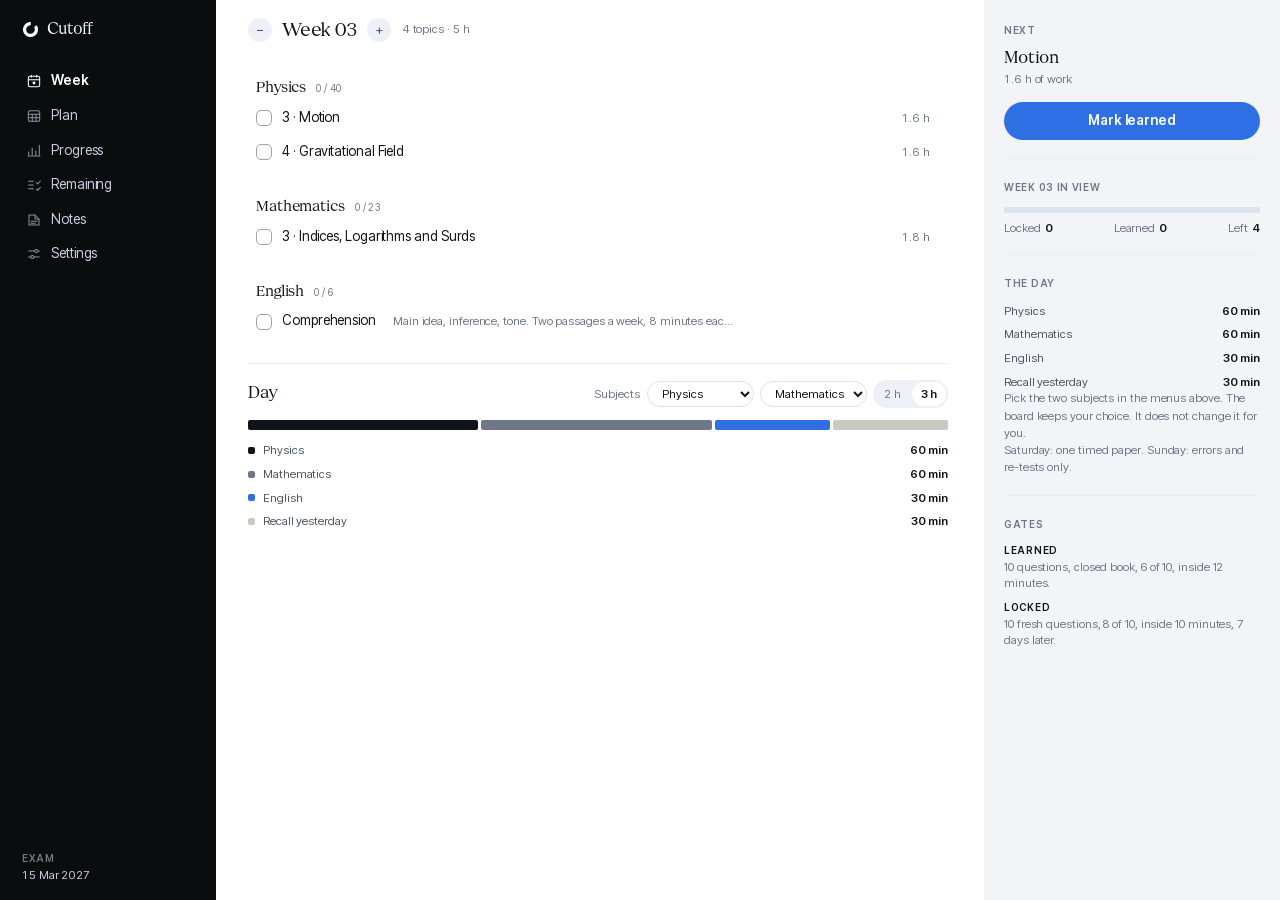
==== notes.html @ 9c86d670 "Add notes module: reader, section checks, cards, final test" ====
<!DOCTYPE html>
<html lang="en">
<head>
<meta charset="utf-8">
<meta name="viewport" content="width=device-width,initial-scale=1">
<title>Cutoff — notes</title>
<link rel="stylesheet" href="styles.css">
</head>
<body>
<div class="app">

  <aside class="side">
    <div class="brand"><svg class="mark" viewBox="0 0 16 16" aria-hidden="true"><circle cx="8" cy="8" r="5.6" fill="none" stroke="currentColor" stroke-width="3.1" stroke-dasharray="29.3 5.9" transform="rotate(-34 8 8)"/></svg><b>Cutoff</b></div>

    <nav class="nav" aria-label="Board sections">
      <a href="#week" data-screen="week">
        <svg viewBox="0 0 24 24" width="16" height="16" aria-hidden="true"><rect x="3.5" y="5" width="17" height="15.5" rx="2.5"/><path d="M3.5 10h17M8 3.5v3M16 3.5v3"/><circle cx="12" cy="15" r="2.2" fill="currentColor" stroke="none"/></svg>
        <span>Week</span></a>
      <a href="#plan" data-screen="plan">
        <svg viewBox="0 0 24 24" width="16" height="16" aria-hidden="true"><rect x="3.5" y="4" width="17" height="16" rx="2.5"/><path d="M3.5 9.4h17M3.5 14.6h17M9.4 9.4V20M15 9.4V20"/></svg>
        <span>Plan</span></a>
      <a href="#progress" data-screen="progress">
        <svg viewBox="0 0 24 24" width="16" height="16" aria-hidden="true"><path d="M4 19.5V15M9.3 19.5V9.5M14.7 19.5V13M20 19.5V5"/><path d="M3 21h18"/></svg>
        <span>Progress</span></a>
      <a href="#left" data-screen="left">
        <svg viewBox="0 0 24 24" width="16" height="16" aria-hidden="true"><path d="M4 6.5h7M4 12h7M4 17.5h7"/><path d="M15.5 8.5l2 2 4-4.5"/><path d="M15.5 18l2 2 4-4.5"/></svg>
        <span>Remaining</span></a>
      <a href="#settings" data-screen="settings">
        <svg viewBox="0 0 24 24" width="16" height="16" aria-hidden="true"><path d="M4 7.5h9M18.5 7.5H20M4 16.5h3M12.5 16.5H20"/><circle cx="15.5" cy="7.5" r="2.4"/><circle cx="9.5" cy="16.5" r="2.4"/></svg>
        <span>Settings</span></a>
    </nav>

    <div class="side-foot">
      <span class="lab">Exam</span>
      <span class="num">15 Mar 2027</span>
    </div>
  </aside>

  <main class="main" id="view" tabindex="-1"></main>

  <aside class="rail" id="rail"></aside>

</div>
<script src="plan.js"></script>
<script src="app.js"></script>
<script src="notes/data.js"></script>
<script src="notes/quiz.js"></script>
<script src="notes/boot.js"></script>
</body>
</html>
---- styles.css ----
/* Cutoff - UTME board.
   All tokens live here. No inline CSS anywhere in this project.
   Product surface: one sans for every role, fixed rem scale, no fluid typography. */

@font-face{
  font-family:"Geist Serif";
  src:url("fonts/GeistSerif.var.ttf") format("truetype-variations");
  font-weight:400;font-style:normal;font-display:swap;
}
@font-face{
  font-family:"Inter Tight";
  src:url("fonts/InterTight.var.woff2") format("woff2");
  font-weight:300 700;font-style:normal;font-display:swap;
}

:root{
  /* 60 percent: canvas and content */
  --ground:#FFFFFF;
  --card:#EDF1F7;
  --line:#DCE3ED;
  --line-2:#E8EDF4;
  /* 30 percent: structure. Navy sidebar, tinted rail */
  --side:#0B0C0E;
  --side-2:#F2F4F7;
  --side-ink:#C6D0E0;
  --side-ink-2:#8B99AE;
  /* ink */
  --ink:#0F141B;
  --ink-2:#4C5563;
  --ink-3:#6E7787;
  /* 10 percent: accent, actions only */
  --accent:#2F6FE4;
  --accent-ink:#FFFFFF;
  --accent-soft:#EAF1FD;
  /* families: serif for headings, sans for every other role */
  --display:"Geist Serif",Georgia,serif;
  --sans:"Inter Tight",-apple-system,"Helvetica Neue",Arial,sans-serif;
  /* radii */
  --r1:5px;
  --r2:8px;
  --r3:12px;
  --pill:999px;
  /* space */
  --s1:4px;--s2:8px;--s3:12px;--s4:16px;--s5:24px;--s6:32px;--s7:44px;--s8:64px;
  /* fixed type scale */
  --t-lab:10px;
  --t-meta:11.5px;
  --t-sec:12.5px;
  --t-body:13.5px;
  --t-sub:15px;
  --t-metric:22px;
  --t-head:17px;
  /* motion */
  --dur:.16s;
  --ease:cubic-bezier(.2,.8,.2,1);
}

*,*::before,*::after{box-sizing:border-box}
html,body{margin:0}
html{-webkit-font-smoothing:antialiased;text-rendering:optimizeLegibility}
body{
  font-family:var(--sans);
  font-size:var(--t-body);
  line-height:1.45;
  color:var(--ink);
  background:var(--ground);
  letter-spacing:-.006em;
}
button{font:inherit;color:inherit;letter-spacing:inherit}
a{color:inherit;text-decoration:none}
h1,h2,h3,p,ul{margin:0}
ul{list-style:none;padding:0}
:focus-visible{outline:2px solid var(--accent);outline-offset:2px}
::selection{background:var(--accent-soft);color:var(--accent-ink)}
.num{font-variant-numeric:tabular-nums}
.lab{font-size:var(--t-lab);font-weight:600;letter-spacing:.07em;
  text-transform:uppercase;color:var(--ink-3)}
.sr{position:absolute;width:1px;height:1px;padding:0;margin:-1px;overflow:hidden;
  clip:rect(0 0 0 0);white-space:nowrap;border:0}

/* ---------- shell ---------- */

.app{
  display:grid;
  grid-template-columns:216px minmax(0,1fr) 296px;
  height:100vh;
  overflow:hidden;
}

.side{
  display:flex;flex-direction:column;gap:var(--s5);
  background:var(--side);
  padding:18px 14px 16px;
  overflow-y:auto;
}

.brand{display:flex;align-items:center;gap:8px;padding:0 8px}
.brand b{font-family:var(--display);font-weight:400;font-size:15.5px;
  letter-spacing:-.008em;font-variation-settings:"ELSH" 20;color:#F4F7FB}
.mark{width:17px;height:17px;flex:none;display:block;fill:none;color:#F4F7FB}
.mark path{transition:fill var(--dur) var(--ease)}

.nav{display:flex;flex-direction:column;gap:1px}
.nav a{position:relative;display:flex;align-items:center;gap:9px;
  padding:7px 10px 7px 12px;border-radius:var(--r1);
  font-size:var(--t-body);color:var(--side-ink);text-decoration:none;
  transition:background var(--dur) var(--ease),color var(--dur) var(--ease)}
.nav a:hover{color:#FFFFFF}
.nav a svg{width:16px;height:16px;max-width:16px;max-height:16px;flex:none;display:block;fill:none;stroke:currentColor;
  stroke-width:1.55;stroke-linecap:round;stroke-linejoin:round;
  opacity:.68;transition:opacity var(--dur) var(--ease)}
.nav a:hover svg,.nav a[aria-current] svg{opacity:1}
.nav a b{font-size:var(--t-meta);font-weight:500;color:var(--side-ink-2)}
/* active: same treatment as hover, plus weight */
.nav a[aria-current]{background:none;color:#FFFFFF;font-weight:600}
.nav a[aria-current] b{color:#FFFFFF}
.nav a[aria-current] svg{color:#FFFFFF;opacity:1}
.nav a:focus-visible{outline:2px solid var(--accent);outline-offset:-2px}
.side-foot{margin-top:auto;display:flex;flex-direction:column;gap:2px;padding:0 8px}
.side-foot .num{font-size:var(--t-meta);color:var(--side-ink)}

.main{overflow-y:auto;padding:0 var(--s6) var(--s8)}
.rail{background:var(--side-2);padding:0 20px var(--s6);overflow-y:auto;
  display:flex;flex-direction:column}

/* ---------- toolbar ---------- */

.tools{
  position:sticky;top:0;z-index:3;background:var(--ground);
  display:flex;align-items:center;gap:var(--s3);
  padding:16px 0 14px;
}
.tools .spacer{flex:1}
.wk{display:flex;align-items:center;gap:2px}
.wk .num{font-family:var(--display);font-size:19px;font-weight:400;letter-spacing:-.012em;
  padding:0 8px;font-variation-settings:"ELSH" 0;
  letter-spacing:-.01em;white-space:nowrap}
.wk button{width:24px;height:24px;border-radius:var(--pill);border:none;
  background:var(--card);color:var(--ink-2);cursor:pointer;font-size:13px;
  line-height:1;display:grid;place-items:center;
  transition:background var(--dur) var(--ease),color var(--dur) var(--ease)}
.wk button:hover{background:var(--line-2);color:var(--ink)}
.wk button:disabled{opacity:.35;cursor:default}
.wk button:disabled:hover{background:var(--card);color:var(--ink-2)}
.tools .count{font-size:var(--t-meta);color:var(--ink-3);
  font-variant-numeric:tabular-nums;white-space:nowrap}

.btn{display:inline-flex;align-items:center;gap:8px;
  background:var(--accent);color:var(--accent-ink);border:none;border-radius:var(--pill);
  padding:9px 16px;font-size:var(--t-body);font-weight:600;cursor:pointer;
  letter-spacing:-.006em;white-space:nowrap;max-width:100%;
  transition:filter var(--dur) var(--ease)}
.btn:hover{filter:brightness(.95)}
.btn:active{filter:brightness(.9)}
.btn:disabled{background:var(--card);color:var(--ink-3);cursor:default;filter:none}
.btn svg{width:12px;height:12px;flex:0 0 12px}
.btn.quiet{background:var(--card);color:var(--ink-2);font-weight:500}
.btn.quiet:hover{background:var(--line-2);filter:none}
.btn.wide{justify-content:center;width:100%}
.btn.sm{padding:7px 13px;font-size:var(--t-meta)}

/* ---------- groups and rows ---------- */

.grp{margin-bottom:var(--s2)}
.grp-h{display:flex;align-items:baseline;gap:10px;padding:18px 8px 4px}
.grp-h span:first-child{font-family:var(--display);font-size:14.5px;font-weight:400;
  letter-spacing:-.008em;color:var(--ink);font-variation-settings:"ELSH" 0}
.grp-h span:last-child{font-size:var(--t-lab);color:var(--ink-3);letter-spacing:.04em;
  font-variant-numeric:tabular-nums}

.row{display:grid;grid-template-columns:16px minmax(0,1fr) auto;
  align-items:center;gap:10px;
  padding:6px 8px;border-radius:var(--r1);min-height:34px;
  transition:background var(--dur) var(--ease)}
.row:hover{background:var(--card)}
.row:hover .row-act,.row:hover .m{color:var(--ink-2)}
.row-main{display:flex;align-items:baseline;gap:9px;min-width:0;
  background:none;border:none;padding:0;text-align:left;cursor:pointer}
.row-main .m.note{margin-left:0;flex:0 1 auto;min-width:0;overflow:hidden;
  text-overflow:ellipsis;white-space:nowrap}
.row-main .st{font-size:var(--t-meta);color:var(--ink-3);white-space:nowrap;
  font-variant-numeric:tabular-nums;flex:0 0 auto}
.row-main .st.due{color:var(--ink);font-weight:600}
.row-main .t{font-size:var(--t-body);letter-spacing:-.006em;line-height:1.3;
  min-width:0}
.row-main .m{font-size:var(--t-meta);color:var(--ink-3);margin-left:auto;
  font-variant-numeric:tabular-nums;white-space:nowrap;flex:0 0 auto;padding-left:8px}
.row .st{font-size:var(--t-meta);color:var(--ink-3);white-space:nowrap;
  text-align:right;font-variant-numeric:tabular-nums}
.row .st.due{color:var(--ink);font-weight:600}

.tick{position:relative;width:16px;height:16px;flex:0 0 16px;padding:0;border-radius:var(--r1);
  border:1px solid #A5A59C;background:var(--ground);cursor:pointer;
  display:grid;place-items:center;appearance:none;
  transition:background var(--dur) var(--ease),border-color var(--dur) var(--ease)}
.tick:hover{border-color:var(--ink-3)}
.tick::before{content:"";position:absolute;inset:-6px;border-radius:var(--r1)}
.tick.learned{border-color:var(--accent);background:var(--accent-soft)}
.tick.learned::after,.tick.done::after{content:"";width:9px;height:9px;
  -webkit-mask:url("data:image/svg+xml,%3Csvg xmlns='http://www.w3.org/2000/svg' viewBox='0 0 10 10'%3E%3Cpath d='M1.4 5.3 3.9 7.8 8.6 2.2' fill='none' stroke='%23000' stroke-width='1.9' stroke-linecap='round' stroke-linejoin='round'/%3E%3C/svg%3E") center/9px 9px no-repeat;
  mask:url("data:image/svg+xml,%3Csvg xmlns='http://www.w3.org/2000/svg' viewBox='0 0 10 10'%3E%3Cpath d='M1.4 5.3 3.9 7.8 8.6 2.2' fill='none' stroke='%23000' stroke-width='1.9' stroke-linecap='round' stroke-linejoin='round'/%3E%3C/svg%3E") center/9px 9px no-repeat}
.tick.learned::after{background:var(--accent)}
.tick.done{background:var(--ink);border-color:var(--ink)}
.tick.done::after{background:var(--ground)}

/* ---------- detail ---------- */

.detail{background:var(--card);border-radius:var(--r2);
  padding:var(--s4) var(--s4) var(--s4);margin:2px 0 var(--s3) 26px}
.detail-t{font-family:var(--display);font-size:15px;font-weight:400;
  letter-spacing:-.008em;font-variation-settings:"ELSH" 0}
.detail-g{margin-top:4px;font-size:var(--t-meta);color:var(--ink-3);line-height:1.5;
  font-variant-numeric:tabular-nums}
.detail-row{display:flex;flex-wrap:wrap;align-items:flex-end;gap:10px;margin-top:var(--s3)}
.field{display:flex;flex-direction:column;gap:4px;min-width:56px}
.field label{font-size:var(--t-lab);font-weight:600;letter-spacing:.07em;
  text-transform:uppercase;color:var(--ink-3)}
.field input,.field select{background:var(--ground);border:none;border-radius:var(--r1);
  padding:6px 8px;font-family:var(--sans);font-size:var(--t-body);color:var(--ink);
  font-variant-numeric:tabular-nums}
.field input:focus,.field select:focus{outline:2px solid var(--accent);outline-offset:0}
.field.narrow{max-width:64px}
.detail-note{margin-top:6px;font-size:var(--t-meta);color:var(--ink-3)}
.linkbtn{background:none;border:none;padding:0;cursor:pointer;font-size:var(--t-meta);
  color:var(--ink-3);text-decoration:underline;text-underline-offset:2px;
  text-decoration-color:var(--line)}
.linkbtn:hover{color:var(--ink)}

/* ---------- week board ---------- */

.bands{display:grid;grid-template-columns:40fr 40fr 40fr 60fr;gap:12px;
  margin:2px 0 10px}
.band{display:flex;overflow:hidden;border-radius:3px;background:var(--line-2);height:8px}
.band .lk{background:var(--ink);height:100%}
.band .lr{background:var(--accent);height:100%}
.band span{transition:width var(--dur) var(--ease)}

/* ---------- plan matrix ---------- */

.mx{display:block;font-size:var(--t-meta)}
.mx-h,.mx-r{display:grid;grid-template-columns:56px repeat(3,minmax(0,1fr));gap:0 12px}
.mx-h{position:sticky;top:52px;z-index:2;background:var(--ground);
  padding:0 0 8px;font-size:var(--t-lab);font-weight:600;letter-spacing:.07em;
  text-transform:uppercase;color:var(--ink-3)}
.mx-h span{padding-left:6px}
.mx-wk{font-family:var(--display);color:var(--ink-2);font-size:13px;padding:7px 0;
  font-variant-numeric:tabular-nums;align-self:start;white-space:nowrap}
.mx-c{padding:4px 0;min-width:0}
.mx-r{border-top:1px solid var(--line-2);padding:2px 0}
.mini{display:grid;grid-template-columns:14px minmax(0,1fr);align-items:start;
  gap:7px;padding:3px 6px;border-radius:var(--r1)}
.mini:hover{background:var(--line-2)}
.mini .tick{width:14px;height:14px;flex:0 0 14px;border-radius:3px;margin-top:1px}
.mini .tick::before{inset:-5px}
.mini .tick.learned::after,.mini .tick.done::after{width:8px;height:8px}
.mini span{font-size:var(--t-meta);line-height:1.35;color:var(--ink-2);
  letter-spacing:-.002em}
.mini.lk span{color:var(--ink-3)}
.mini.learn span{color:var(--ink)}

/* ---------- progress ---------- */

.viz{display:grid;grid-template-columns:160px minmax(0,1fr);gap:var(--s5);
  align-items:center;margin:4px 0 var(--s6);max-width:760px}
.donut-wrap{position:relative;width:160px;height:160px}
.donut{width:160px;height:160px;display:block}
.donut .seg{fill:none;stroke-width:13}
.donut .seg.lk{stroke:var(--ink)}
.donut .seg.lr{stroke:var(--accent)}
.donut .seg.rm{stroke:var(--line-2)}
.donut-mid{position:absolute;inset:0;display:flex;flex-direction:column;
  align-items:center;justify-content:center;gap:1px;pointer-events:none}
.donut-mid .big{font-size:26px;font-weight:500;line-height:1;
  font-variant-numeric:tabular-nums}
.donut-mid .of{font-size:var(--t-lab);color:var(--ink-3);text-transform:uppercase;
  letter-spacing:.06em;font-weight:600}

.legend{display:flex;flex-wrap:wrap;gap:4px 18px;font-size:var(--t-meta);
  color:var(--ink-3);font-variant-numeric:tabular-nums;margin-bottom:var(--s4)}
.legend b{color:var(--ink);font-weight:600;margin-left:3px}
.sw{display:inline-block;width:7px;height:7px;border-radius:2px;margin-right:6px}
.sw[data-k="lk"]{background:var(--ink)}
.sw[data-k="lr"]{background:var(--accent)}
.sw[data-k="rm"]{background:var(--line-2)}

.bars{display:flex;flex-direction:column;gap:9px}
.bar-row{display:grid;grid-template-columns:78px minmax(0,1fr) 60px;gap:12px;
  align-items:center;font-size:var(--t-meta);letter-spacing:-.004em}
.bar-row .bn{color:var(--ink-2)}
.bar-row .bar{height:7px;border-radius:4px;background:var(--line-2);overflow:hidden}
.bar-row .bar i{display:block;height:100%;background:var(--ink);border-radius:4px;
  transition:width var(--dur) var(--ease)}
.bar-row .bv{text-align:right;color:var(--ink-3);font-variant-numeric:tabular-nums}
.bar-row.total .bn{color:var(--ink);font-weight:600}
.bar-row.total .bv{color:var(--ink);font-weight:600}

.chart{width:100%;max-width:760px;height:auto;display:block;margin-top:2px}
.chart .grid{stroke:var(--line-2);stroke-width:1}
.chart .ax{font-family:var(--sans);font-size:9.5px;fill:var(--ink-3);
  font-variant-numeric:tabular-nums}
.chart .target{fill:none;stroke:var(--ink-3);stroke-width:1.3;stroke-dasharray:4 4}
.chart .dot{fill:var(--ink-3)}
.chart .proj{fill:none;stroke:var(--accent);stroke-width:2.2;stroke-linejoin:round}
.chart .lab{font-family:var(--sans);font-size:10px;fill:var(--ink);font-weight:600}

/* ---------- sections in main ---------- */

.sec{margin-bottom:var(--s6)}
.sec-h{display:flex;align-items:baseline;justify-content:space-between;gap:var(--s3);
  padding:0 0 10px}
.sec-h h2{font-family:var(--display);font-size:var(--t-head);font-weight:400;
  letter-spacing:-.012em;font-variation-settings:"ELSH" 0}
.sec-h span{font-size:var(--t-meta);color:var(--ink-3);font-variant-numeric:tabular-nums}
.note{font-size:var(--t-meta);color:var(--ink-3);line-height:1.5;max-width:58ch;
  font-variant-numeric:tabular-nums}
.empty{padding:var(--s7) 0;font-size:var(--t-body);color:var(--ink-3)}

/* three-column list, keeps long plans short */
.cols3{display:grid;grid-template-columns:repeat(3,minmax(0,1fr));gap:var(--s6) var(--s5)}
.cols3 .grp{margin-bottom:0}

/* ---------- rail ---------- */

.r-block{padding:18px 0}
.r-block:first-child{padding-top:20px}
.r-block + .r-block{border-top:1px solid var(--line-2)}
.r-next{font-family:var(--display);font-size:16.5px;font-weight:400;
  letter-spacing:-.01em;line-height:1.25;margin:7px 0 4px;
  font-variation-settings:"ELSH" 0}
.r-meta{font-size:var(--t-meta);color:var(--ink-3);font-variant-numeric:tabular-nums;
  line-height:1.5}
.r-block .btn{margin-top:var(--s3)}
.metric{display:flex;flex-direction:column;gap:1px;margin-top:6px}
.metric .v{font-size:var(--t-metric);font-weight:500;line-height:1.1;
  font-variant-numeric:tabular-nums;letter-spacing:-.02em}
.metric .v small{font-size:var(--t-meta);color:var(--ink-3);font-weight:400;
  margin-left:4px;letter-spacing:-.002em}
.r-metrics{display:grid;grid-template-columns:1fr 1fr;gap:14px 12px;margin-top:10px}
.r-metrics .metric{margin-top:0}
.r-metrics .v{font-size:17px}
.r-list{display:flex;flex-direction:column;gap:7px;margin-top:10px}
.r-list div{display:flex;align-items:baseline;justify-content:space-between;gap:8px;
  font-size:var(--t-meta);color:var(--ink-2);font-variant-numeric:tabular-nums}
.r-list b{color:var(--ink);font-weight:600}
.gates{display:flex;flex-direction:column;gap:8px;margin-top:10px}
.gates p{font-size:var(--t-meta);color:var(--ink-3);line-height:1.45}
.gates b{display:block;color:var(--ink);font-weight:600;font-size:var(--t-lab);
  text-transform:uppercase;letter-spacing:.07em;margin-bottom:1px}
.rail .backup{display:flex;flex-direction:column;gap:8px;margin-top:10px}
.stat-list{display:flex;flex-direction:column;gap:9px;margin-top:10px}
.stat-list div{display:flex;align-items:baseline;justify-content:space-between;gap:10px;
  font-size:var(--t-meta);color:var(--ink-3);font-variant-numeric:tabular-nums}
.stat-list b{color:var(--ink);font-weight:600;font-size:var(--t-body)}

/* ---------- responsive ---------- */

@media (max-width:1180px){
  .app{grid-template-columns:188px minmax(0,1fr)}
  .rail{display:none}
  .cols3{grid-template-columns:repeat(2,minmax(0,1fr))}
}
@media (max-width:820px){
  html,body{height:auto;min-height:100%;overflow-x:hidden;overflow-y:auto}
  .app{display:block;height:auto;min-height:100vh;overflow:visible;max-width:100%}
  .side{flex-direction:row;align-items:center;gap:0;overflow:visible;min-width:0;max-width:100%;
    padding:8px 12px;position:sticky;top:0;z-index:5}
  .brand{display:none}
  .nav{flex-direction:row;gap:0;min-width:0;flex:1 1 auto;
    overflow-x:auto;-webkit-overflow-scrolling:touch;justify-content:space-between}
  .nav a{flex:none;white-space:nowrap;padding:7px 6px;font-size:10.5px;gap:5px;
    letter-spacing:-.01em}
  .nav a svg{width:14px;height:14px}
  .nav a b{display:none}

  .side-foot{display:none}
  .main{overflow:visible;min-width:0;padding:0 16px 48px}
  .tools{position:static;padding:14px 0 10px;flex-wrap:wrap}
  .cols3{grid-template-columns:minmax(0,1fr)}
  .mx-h{display:none}
  .mx-r{grid-template-columns:46px minmax(0,1fr);gap:0 10px;padding:8px 0}
  .mx-wk{grid-row:1 / span 3;padding-top:2px}
  .mx-c{grid-column:2;padding:0 0 8px}
  .mx-c:empty{display:none}
  .mx-c::before{content:attr(data-sub);display:block;font-size:var(--t-lab);
    font-weight:600;letter-spacing:.07em;text-transform:uppercase;color:var(--ink-3);
    padding:0 6px 3px}
  .mini span{font-size:var(--t-body)}
  .row-main .m.note{display:none}
  .day .sec-h{flex-wrap:wrap;gap:8px}
  .viz{grid-template-columns:minmax(0,1fr);gap:var(--s5)}
}
@media (prefers-reduced-motion:reduce){
  *{transition:none!important;animation:none!important}
}

/* width scale for bars and bands: no inline styles */
.p0{width:0%}
.p5{width:5%}
.p10{width:10%}
.p15{width:15%}
.p20{width:20%}
.p25{width:25%}
.p30{width:30%}
.p35{width:35%}
.p40{width:40%}
.p45{width:45%}
.p50{width:50%}
.p55{width:55%}
.p60{width:60%}
.p65{width:65%}
.p70{width:70%}
.p75{width:75%}
.p80{width:80%}
.p85{width:85%}
.p90{width:90%}
.p95{width:95%}
.p100{width:100%}

.stack{max-width:700px}

/* ---------- daily template ---------- */

.day{margin-top:var(--s5);padding-top:var(--s4);border-top:1px solid var(--line-2)}
.day-pick{display:flex;align-items:center;gap:6px;flex-wrap:wrap}
.day-pick select{background:var(--ground);border:1px solid var(--line);border-radius:var(--pill);
  padding:4px 6px 4px 10px;font-family:var(--sans);font-size:var(--t-meta);color:var(--ink);
  letter-spacing:-.002em;cursor:pointer}
.dp-lab{font-size:var(--t-meta);color:var(--ink-3);margin-right:2px}
.day-pick select:hover{background:var(--line-2)}
.day-pick select:focus-visible{outline:2px solid var(--accent);outline-offset:1px}
.seg-switch{display:inline-flex;gap:2px;background:var(--card);border-radius:var(--pill);
  padding:2px}
.seg-switch button{background:none;border:none;padding:4px 9px;border-radius:var(--pill);
  font-size:var(--t-meta);color:var(--ink-3);cursor:pointer;
  font-variant-numeric:tabular-nums}
.seg-switch button:hover{color:var(--ink)}
.seg-switch button[aria-pressed="true"]{background:var(--ground);color:var(--ink);
  font-weight:600}
.day-bar{display:flex;gap:3px;height:10px;margin:2px 0 12px}
.day-bar span{height:100%;border-radius:2px}
.day-bar .s1{background:var(--ink)}
.day-bar .s2{background:var(--ink-3)}
.day-bar .s3{background:var(--accent)}
.day-bar .s4{background:#C9C9C1}
.d60{flex:60 1 0}
.d50{flex:50 1 0}
.d30{flex:30 1 0}
.d20{flex:20 1 0}
.day-list{display:flex;flex-direction:column;gap:7px}
.day-list div{display:flex;align-items:baseline;gap:8px;font-size:var(--t-meta);
  color:var(--ink-2)}
.day-list i{width:7px;height:7px;border-radius:2px;flex:0 0 7px;align-self:center}
.day-list i.s1{background:var(--ink)}
.day-list i.s2{background:var(--ink-3)}
.day-list i.s3{background:var(--accent)}
.day-list i.s4{background:#C9C9C1}
.day-list b{margin-left:auto;color:var(--ink);font-weight:600;
  font-variant-numeric:tabular-nums}
.day .note{margin-top:10px}
.row-act{background:none;border:none;padding:2px 0 2px 6px;cursor:pointer;
  font-size:var(--t-meta);color:var(--ink-3);white-space:nowrap;border-radius:var(--r1);
  font-variant-numeric:tabular-nums}
.row-act:hover{color:var(--ink)}

/* ---------- rail key and settings ---------- */

.r-key{display:flex;flex-direction:column;gap:9px;margin-top:10px}
.r-key div{display:grid;grid-template-columns:14px minmax(0,1fr);gap:0 8px;
  align-items:baseline;font-size:var(--t-meta);color:var(--ink-2)}
.r-key i{width:14px;height:2px;border-radius:1px;display:block;margin-top:6px}
.r-key .k-target{background:repeating-linear-gradient(90deg,var(--ink-3) 0 4px,transparent 4px 8px)}
.r-key .k-proj{background:var(--accent)}
.r-key b{grid-column:2;color:var(--ink);font-weight:600;font-variant-numeric:tabular-nums;
  font-size:var(--t-body)}

.set-list{display:flex;flex-direction:column}
.set-row{display:grid;grid-template-columns:minmax(0,1fr) auto;gap:2px 20px;
  align-items:center;padding:14px 0;border-top:1px solid var(--line-2)}
.set-row:first-child{border-top:none}
.set-t{font-size:var(--t-body);letter-spacing:-.006em;grid-column:1}
.set-n{font-size:var(--t-meta);color:var(--ink-3);grid-column:1}
.set-v{font-size:var(--t-body);grid-column:2;grid-row:1 / span 2;text-align:right;
  color:var(--ink)}
.set-row .btn{grid-column:2;grid-row:1 / span 2}

.main > .stack:first-child{padding-top:20px}

/* progress: the numbers panel */
.numpanel{display:grid;grid-template-columns:repeat(3,1fr);gap:2px;margin-bottom:var(--s6);
  background:var(--line-2);border-radius:var(--r2);overflow:hidden}
.np{background:var(--ground);padding:18px 20px 16px;display:flex;flex-direction:column;gap:2px}
.np .lab{margin-bottom:6px}
.np b.num{font-family:var(--display);font-size:34px;font-weight:400;letter-spacing:-.02em;
  line-height:1;font-variation-settings:"ELSH" 0}
.np b.num small{font-size:var(--t-meta);font-weight:500;letter-spacing:0;color:var(--ink-3);
  margin-left:3px}
.np .np-n{font-size:var(--t-meta);color:var(--ink-3);margin-top:5px}
.two-col .np{width:100%}
@media (max-width:1200px){.numpanel{grid-template-columns:1fr}}
/* plan rail key */
.k-dot{width:7px;height:7px;border-radius:2px;display:inline-block}
.k-lk{background:var(--ink)}
.k-lr{background:var(--accent)}
.k-rm{background:var(--line)}

/* no scrollbars: the track stays hidden, the wheel still scrolls */
*{scrollbar-width:none;-ms-overflow-style:none}
*::-webkit-scrollbar{width:0;height:0;display:none}
@media (min-width:821px){html,body{overflow:hidden}}

.r-meta b{font-weight:600;color:var(--ink)}

/* ---------- rail parts ---------- */
.r-act .btn.wide{margin-top:14px}
.r-band{margin-top:10px;display:flex;flex-direction:column;gap:7px}
.r-band .band{height:6px;border-radius:2px}
.band .rm{background:var(--line)}
.r-counts{display:flex;justify-content:space-between;gap:8px;
  font-size:var(--t-meta);color:var(--ink-3);font-variant-numeric:tabular-nums}
.r-counts b{color:var(--ink);font-weight:600;margin-left:4px}
.r-bars{display:flex;flex-direction:column;gap:9px;margin-top:10px}
.r-bar{display:grid;grid-template-columns:60px minmax(0,1fr) 22px;gap:9px;
  align-items:center;font-size:var(--t-meta);color:var(--ink-2);
  font-variant-numeric:tabular-nums}
.r-bar .tr{height:5px;border-radius:3px;background:var(--line-2);overflow:hidden}
.r-bar .tr i{display:block;height:100%;background:var(--ink);border-radius:3px;
  transition:width var(--dur) var(--ease)}
.r-bar b{text-align:right;color:var(--ink);font-weight:600}
.metric .v.serif{font-family:var(--display);font-size:32px;font-weight:400;
  letter-spacing:-.02em;font-variation-settings:"ELSH" 0}
.metric .v.serif small{display:block;font-family:var(--sans);font-size:var(--t-meta);
  color:var(--ink-3);margin:3px 0 0;letter-spacing:0}

.chart .tag{font-family:var(--sans);font-size:10.5px;font-weight:500;
  letter-spacing:0;text-transform:none}
.chart .tag-plan{fill:var(--ink-3)}
.chart .tag-you{fill:var(--accent)}
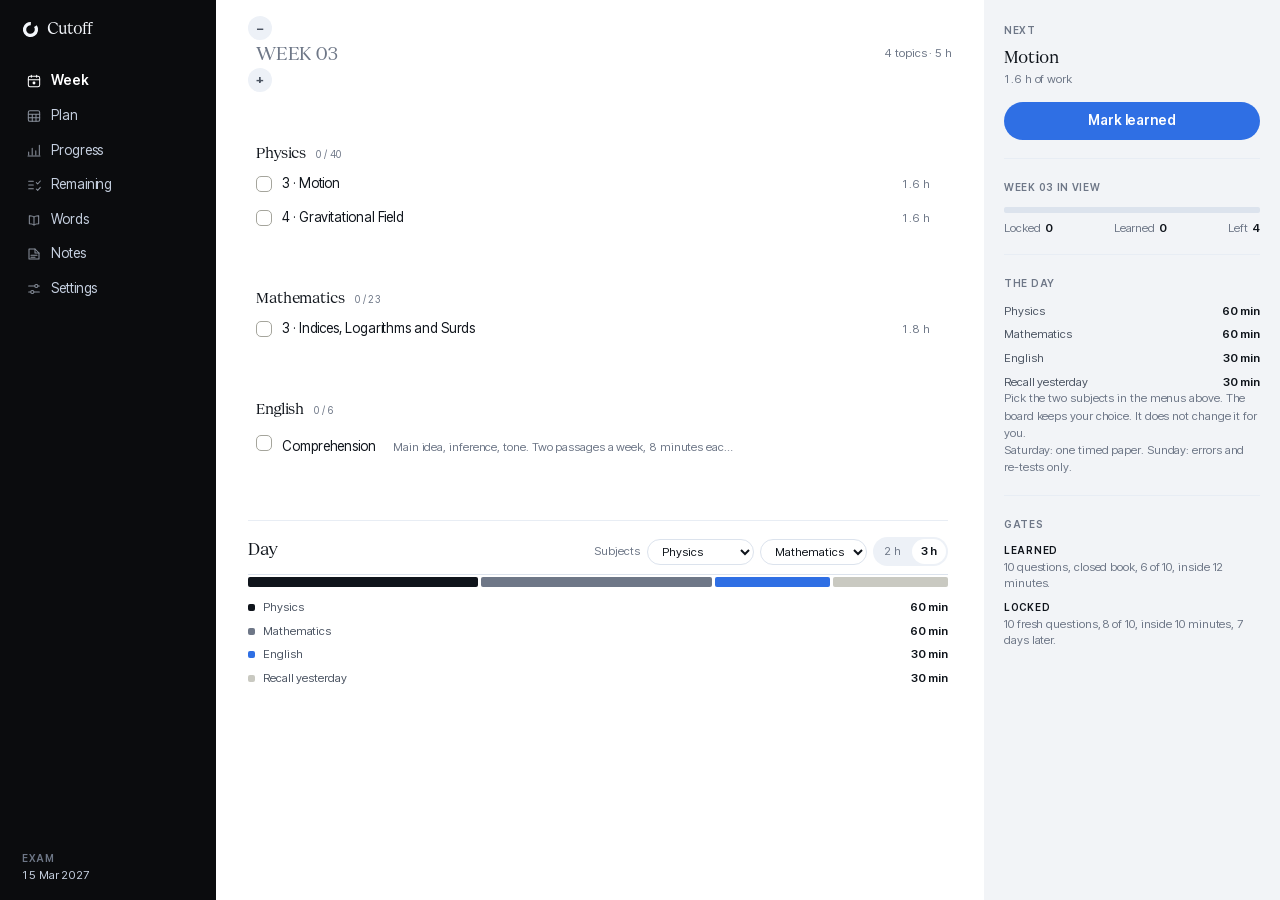
==== commit f5de6c6d: "Add the words deck and the biology cells note" ====
--- a/notes.html
+++ b/notes.html
@@ -43,6 +43,8 @@
 </div>
 <script src="plan.js"></script>
 <script src="app.js"></script>
+<script src="words/data.js"></script>
+<script src="words/words.js"></script>
 <script src="notes/data.js"></script>
 <script src="notes/quiz.js"></script>
 <script src="notes/boot.js"></script>
